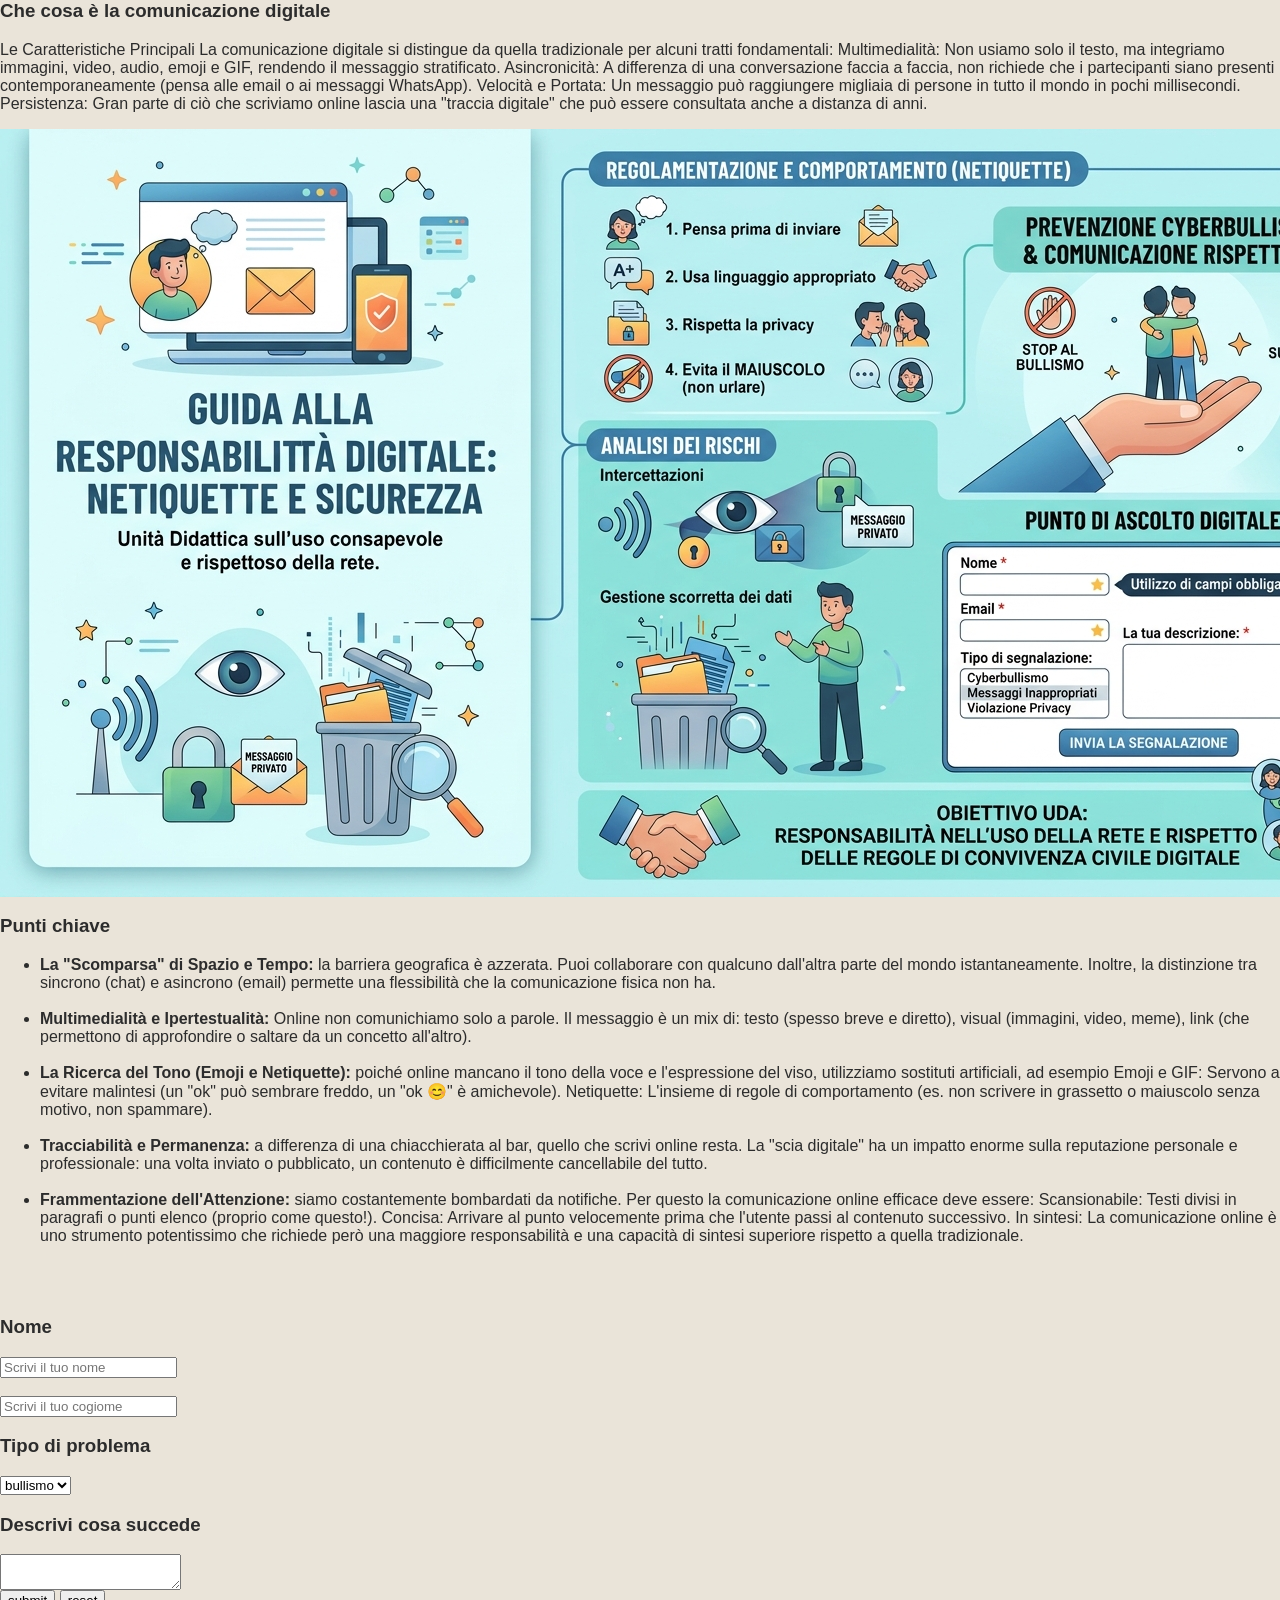
==== comunicazione.html @ 8dc14b5d "Add files via upload primo caricamento" ====
<html>
<head>
  <link rel="stylesheet" href="style.css">
</head>
  <h3>Che cosa è la comunicazione digitale</h3>
  <p>Le Caratteristiche Principali
    La comunicazione digitale si distingue da quella tradizionale per alcuni tratti fondamentali:
    
    Multimedialità: Non usiamo solo il testo, ma integriamo immagini, video, audio, emoji e GIF, rendendo il messaggio stratificato.
    
    Asincronicità: A differenza di una conversazione faccia a faccia, non richiede che i partecipanti siano presenti contemporaneamente (pensa alle email o ai messaggi WhatsApp).
    
    Velocità e Portata: Un messaggio può raggiungere migliaia di persone in tutto il mondo in pochi millisecondi.
    
    Persistenza: Gran parte di ciò che scriviamo online lascia una "traccia digitale" che può essere consultata anche a distanza di anni.</p>
    <img src="img.png">
  <h3>Punti chiave</h3>
    <ul>
<li><b>La "Scomparsa" di Spazio e Tempo: </b> la barriera geografica è azzerata. Puoi collaborare con qualcuno dall'altra parte del mondo istantaneamente. Inoltre, la distinzione tra sincrono (chat) e asincrono (email) permette una flessibilità che la comunicazione fisica non ha.</li><br>
<li><b> Multimedialità e Ipertestualità:</b>  Online non comunichiamo solo a parole. Il messaggio è un mix di: testo (spesso breve e diretto), visual (immagini, video, meme), link (che permettono di approfondire o saltare da un concetto all'altro).</li><br>
  <li><b> La Ricerca del Tono (Emoji e Netiquette):</b>  poiché online mancano il tono della voce e l'espressione del viso, utilizziamo sostituti artificiali, ad esempio Emoji e GIF: Servono a evitare malintesi (un "ok" può sembrare freddo, un "ok 😊" è amichevole).
    
Netiquette: L'insieme di regole di comportamento (es. non scrivere in grassetto o maiuscolo senza motivo, non spammare).</li><br>
<li><b>Tracciabilità e Permanenza: </b> a differenza di una chiacchierata al bar, quello che scrivi online resta. La "scia digitale" ha un impatto enorme sulla reputazione personale e professionale: una volta inviato o pubblicato, un contenuto è difficilmente cancellabile del tutto.</li><br>
<li><b>Frammentazione dell'Attenzione: </b> siamo costantemente bombardati da notifiche. Per questo la comunicazione online efficace deve essere: 
  
  Scansionabile: Testi divisi in paragrafi o punti elenco (proprio come questo!).
  
  Concisa: Arrivare al punto velocemente prima che l'utente passi al contenuto successivo.
  
  In sintesi: La comunicazione online è uno strumento potentissimo che richiede però una maggiore responsabilità e una capacità di sintesi superiore rispetto a quella tradizionale.</li><br>
    </ul>
  <br>

  <form>
    <h3>Nome</h3>
    <input type="text" name="nome" required placeholder="Scrivi il tuo nome"><br><br>
    <input type="text" name="cogiome" required placeholder="Scrivi il tuo cogiome"><br>
    <h3>Tipo di problema</h3>
    <select name="motivo" required>
      <option value="bullismo">bullismo</option>
      <option value="privato">privato</option>
      <option value="altro">altro</option>
    </select>
  
    <h3>Descrivi cosa succede</h3>
    <textarea name="messaggio" required></textarea><br>
  <button type="submit">submit</button>
  <button type="reset">reset</button>







</form>
</html>
---- style.css ----
body {
  font-family: Arial, sans-serif;
  margin: 0;
  background-color: #eae4d9; /* sabbia */
  color: #2c2c2c;
}

/* NAVBAR */
.navbar {
  background-color: #5f6f52; /* verde oliva scuro */
  color: white;
  padding: 14px 24px;
  margin: 0;
}

.logo {
  font-family: Georgia, serif;
  font-size: 1.2rem;
  color: white;
  margin-right: 16px;
}

.navbar a {
  color: #eae4d9;
  text-decoration: none;
  font-size: 0.85rem;
  margin-left: 10px;
}

.navbar a:hover {
  text-decoration: underline;
}

/* HERO */
.hero {
  background-image: linear-gradient(to right, #5f6f52, #8a817c); 
  color: white;
  font-family: Georgia, serif;
  padding: 60px 40px;
  margin: 0;
}

.hero-titolo {
  font-size: 1.8rem;
  display: block;
  margin-bottom: 10px;
}

/* BOTTONE */
.bottone {
  background-color: white;
  color: #5f6f52;
  padding: 10px 24px;
  text-decoration: none;
  font-weight: bold;
  border-radius: 4px;
}

.bottone:hover {
  background-color: #ddd8cf;
}

/* SEZIONI */
.sezione {
  padding: 48px 40px;
  margin: 0;
}

.sezione.verde {
  background-color: #5f6f52;
  color: white;
}

.sezione.grigio {
  background-color: #eae4d9;
}

/* TITOLI SEZIONE */
.titolo {
  font-family: Georgia, serif;
  font-size: 1.5rem;
  color: #5f6f52;
  border-bottom: 3px solid #8a817c;
  padding-bottom: 6px;
}

.titolo-bianco {
  font-family: Georgia, serif;
  font-size: 1.5rem;
  color: white;
  border-bottom: 3px solid #d6d0c4;
  padding-bottom: 6px;
}

/* NUMERI STATISTICHE */
.numero {
  font-size: 1.3rem;
  color: #d6d0c4;
}

/* CITAZIONE */
.citazione {
  background-image: linear-gradient(to right, #5f6f52, #8a817c);
  color: white;
  font-family: Georgia, serif;
  font-style: italic;
  font-size: 1.3rem;
  text-align: center;
  padding: 60px 40px;
  margin: 0;
}

/* FOOTER */
.footer {
  background-color: #5f6f52; /* oliva ancora più scuro */
  color: rgba(255, 255, 255, 0.87);
  text-align: center;
  padding: 28px 20px;
  margin: 0;
  font-size: 0.9rem;
}
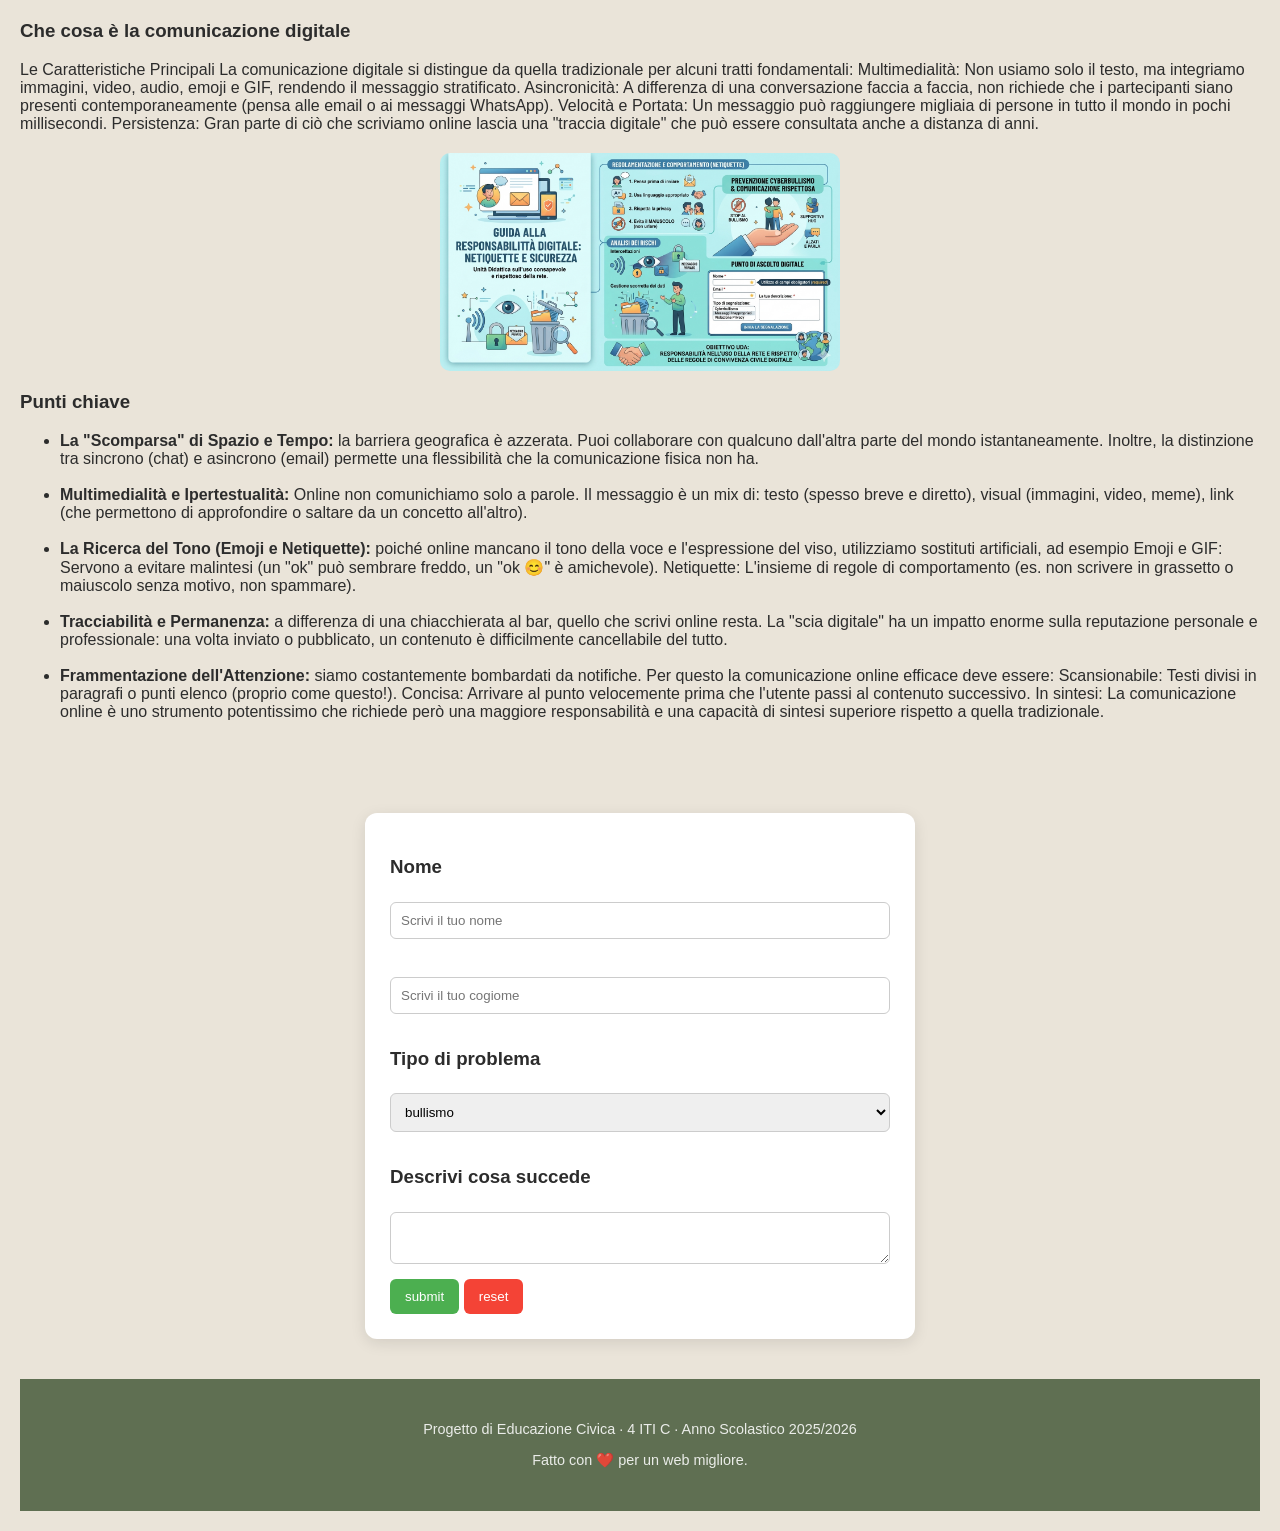
==== commit 79def264: "Add files via upload" ====
--- a/comunicazione.html
+++ b/comunicazione.html
@@ -1,58 +1,83 @@
 <html>
+
 <head>
   <link rel="stylesheet" href="style.css">
 </head>
-  <h3>Che cosa è la comunicazione digitale</h3>
-  <p>Le Caratteristiche Principali
-    La comunicazione digitale si distingue da quella tradizionale per alcuni tratti fondamentali:
-    
-    Multimedialità: Non usiamo solo il testo, ma integriamo immagini, video, audio, emoji e GIF, rendendo il messaggio stratificato.
-    
-    Asincronicità: A differenza di una conversazione faccia a faccia, non richiede che i partecipanti siano presenti contemporaneamente (pensa alle email o ai messaggi WhatsApp).
-    
-    Velocità e Portata: Un messaggio può raggiungere migliaia di persone in tutto il mondo in pochi millisecondi.
-    
-    Persistenza: Gran parte di ciò che scriviamo online lascia una "traccia digitale" che può essere consultata anche a distanza di anni.</p>
-    <img src="img.png">
-  <h3>Punti chiave</h3>
-    <ul>
-<li><b>La "Scomparsa" di Spazio e Tempo: </b> la barriera geografica è azzerata. Puoi collaborare con qualcuno dall'altra parte del mondo istantaneamente. Inoltre, la distinzione tra sincrono (chat) e asincrono (email) permette una flessibilità che la comunicazione fisica non ha.</li><br>
-<li><b> Multimedialità e Ipertestualità:</b>  Online non comunichiamo solo a parole. Il messaggio è un mix di: testo (spesso breve e diretto), visual (immagini, video, meme), link (che permettono di approfondire o saltare da un concetto all'altro).</li><br>
-  <li><b> La Ricerca del Tono (Emoji e Netiquette):</b>  poiché online mancano il tono della voce e l'espressione del viso, utilizziamo sostituti artificiali, ad esempio Emoji e GIF: Servono a evitare malintesi (un "ok" può sembrare freddo, un "ok 😊" è amichevole).
-    
-Netiquette: L'insieme di regole di comportamento (es. non scrivere in grassetto o maiuscolo senza motivo, non spammare).</li><br>
-<li><b>Tracciabilità e Permanenza: </b> a differenza di una chiacchierata al bar, quello che scrivi online resta. La "scia digitale" ha un impatto enorme sulla reputazione personale e professionale: una volta inviato o pubblicato, un contenuto è difficilmente cancellabile del tutto.</li><br>
-<li><b>Frammentazione dell'Attenzione: </b> siamo costantemente bombardati da notifiche. Per questo la comunicazione online efficace deve essere: 
-  
-  Scansionabile: Testi divisi in paragrafi o punti elenco (proprio come questo!).
-  
-  Concisa: Arrivare al punto velocemente prima che l'utente passi al contenuto successivo.
-  
-  In sintesi: La comunicazione online è uno strumento potentissimo che richiede però una maggiore responsabilità e una capacità di sintesi superiore rispetto a quella tradizionale.</li><br>
-    </ul>
-  <br>
+<h3>Che cosa è la comunicazione digitale</h3>
+<p>Le Caratteristiche Principali
+  La comunicazione digitale si distingue da quella tradizionale per alcuni tratti fondamentali:
 
-  <form>
-    <h3>Nome</h3>
-    <input type="text" name="nome" required placeholder="Scrivi il tuo nome"><br><br>
-    <input type="text" name="cogiome" required placeholder="Scrivi il tuo cogiome"><br>
-    <h3>Tipo di problema</h3>
-    <select name="motivo" required>
-      <option value="bullismo">bullismo</option>
-      <option value="privato">privato</option>
-      <option value="altro">altro</option>
-    </select>
-  
-    <h3>Descrivi cosa succede</h3>
-    <textarea name="messaggio" required></textarea><br>
+  Multimedialità: Non usiamo solo il testo, ma integriamo immagini, video, audio, emoji e GIF, rendendo il messaggio
+  stratificato.
+
+  Asincronicità: A differenza di una conversazione faccia a faccia, non richiede che i partecipanti siano presenti
+  contemporaneamente (pensa alle email o ai messaggi WhatsApp).
+
+  Velocità e Portata: Un messaggio può raggiungere migliaia di persone in tutto il mondo in pochi millisecondi.
+
+  Persistenza: Gran parte di ciò che scriviamo online lascia una "traccia digitale" che può essere consultata anche a
+  distanza di anni.</p>
+
+<img src="img.png">
+
+<h3>Punti chiave</h3>
+<ul>
+  <li><b>La "Scomparsa" di Spazio e Tempo: </b> la barriera geografica è azzerata. Puoi collaborare con qualcuno
+    dall'altra parte del mondo istantaneamente. Inoltre, la distinzione tra sincrono (chat) e asincrono (email) permette
+    una flessibilità che la comunicazione fisica non ha.</li><br>
+  <li><b> Multimedialità e Ipertestualità:</b> Online non comunichiamo solo a parole. Il messaggio è un mix di: testo
+    (spesso breve e diretto), visual (immagini, video, meme), link (che permettono di approfondire o saltare da un
+    concetto all'altro).</li><br>
+  <li><b> La Ricerca del Tono (Emoji e Netiquette):</b> poiché online mancano il tono della voce e l'espressione del
+    viso, utilizziamo sostituti artificiali, ad esempio Emoji e GIF: Servono a evitare malintesi (un "ok" può sembrare
+    freddo, un "ok 😊" è amichevole).
+
+    Netiquette: L'insieme di regole di comportamento (es. non scrivere in grassetto o maiuscolo senza motivo, non
+    spammare).</li><br>
+  <li><b>Tracciabilità e Permanenza: </b> a differenza di una chiacchierata al bar, quello che scrivi online resta. La
+    "scia digitale" ha un impatto enorme sulla reputazione personale e professionale: una volta inviato o pubblicato, un
+    contenuto è difficilmente cancellabile del tutto.</li><br>
+  <li><b>Frammentazione dell'Attenzione: </b> siamo costantemente bombardati da notifiche. Per questo la comunicazione
+    online efficace deve essere:
+
+    Scansionabile: Testi divisi in paragrafi o punti elenco (proprio come questo!).
+
+    Concisa: Arrivare al punto velocemente prima che l'utente passi al contenuto successivo.
+
+    In sintesi: La comunicazione online è uno strumento potentissimo che richiede però una maggiore responsabilità e una
+    capacità di sintesi superiore rispetto a quella tradizionale.</li><br>
+</ul>
+<br>
+
+<form>
+  <h3>Nome</h3>
+  <input type="text" name="nome" required placeholder="Scrivi il tuo nome"><br><br>
+  <input type="text" name="cognome" required placeholder="Scrivi il tuo cogiome"><br>
+
+  <h3>Tipo di problema</h3>
+  <select name="motivo" required>
+    <option value="bullismo">bullismo</option>
+    <option value="privato">privato</option>
+    <option value="altro">altro</option>
+  </select>
+
+  <h3>Descrivi cosa succede</h3>
+  <textarea name="messaggio" required></textarea><br>
   <button type="submit">submit</button>
   <button type="reset">reset</button>
 
-
-
-
+  <br>
 
 
 
 </form>
+
+<!-- FOOTER -->
+<footer class="footer" id="contatti">
+  <div class="footer-inner">
+    <p class="footer-sub">Progetto di Educazione Civica · 4 ITI C · Anno Scolastico 2025/2026</p>
+    <p class="footer-copy">Fatto con ❤️ per un web migliore.</p>
+  </div>
+</footer>
+
 </html>
--- a/style.css
+++ b/style.css
@@ -1,13 +1,44 @@
 body {
   font-family: Arial, sans-serif;
   margin: 0;
-  background-color: #eae4d9; /* sabbia */
+  padding: 20px;
+  background-color: #eae4d9;  /* sabbia *//* mantieni questo */
   color: #2c2c2c;
 }
+
+
+
+/* NAV LINKS IN ORIZZONTALE */
+.nav-links {
+  list-style: none;       /* toglie i puntini */
+  display: flex;          /* mette in riga */
+  gap: 15px;              /* spazio tra link */
+  margin: 0;
+  padding: 0;
+}
+
+/* opzionale: allinea navbar meglio */
+.navbar {
+  display: flex;
+  align-items: center;
+  justify-content: space-between;
+}
+
+.nav-links a {
+  padding: 6px 10px;
+  border-radius: 4px;
+}
+
+.nav-links a:hover {
+  background-color: rgba(255,255,255,0.2);
+}
+
+
 
 /* NAVBAR */
 .navbar {
-  background-color: #5f6f52; /* verde oliva scuro */
+  background-color: #5f6f52;
+  /* verde oliva scuro */
   color: white;
   padding: 14px 24px;
   margin: 0;
@@ -33,7 +64,7 @@
 
 /* HERO */
 .hero {
-  background-image: linear-gradient(to right, #5f6f52, #8a817c); 
+  background-image: linear-gradient(to right, #5f6f52, #8a817c);
   color: white;
   font-family: Georgia, serif;
   padding: 60px 40px;
@@ -112,10 +143,74 @@
 
 /* FOOTER */
 .footer {
-  background-color: #5f6f52; /* oliva ancora più scuro */
+  background-color: #5f6f52;
+  /* oliva ancora più scuro */
   color: rgba(255, 255, 255, 0.87);
   text-align: center;
   padding: 28px 20px;
   margin: 0;
   font-size: 0.9rem;
+}
+
+
+
+
+/* IMMAGINE */
+img {
+  display: block;
+  max-width: 400px;
+  width: 100%;
+  margin: 20px auto;
+  border-radius: 10px;
+}
+
+/* FORM BOX */
+form {
+  max-width: 500px;
+  margin: 40px auto;
+  padding: 25px;
+  background-color: white;
+  border-radius: 12px;
+  box-shadow: 0 4px 15px rgba(0,0,0,0.1);
+}
+
+/* INPUT */
+input, select, textarea {
+  width: 100%;
+  padding: 10px;
+  margin-top: 5px;
+  margin-bottom: 15px;
+  border-radius: 6px;
+  border: 1px solid #ccc;
+  box-sizing: border-box;
+}
+
+/* BOTTONI */
+.bottoni {
+  display: flex;
+  justify-content: space-between;
+}
+
+button {
+  padding: 10px 15px;
+  border: none;
+  border-radius: 6px;
+  cursor: pointer;
+}
+
+button[type="submit"] {
+  background-color: #4CAF50;
+  color: white;
+}
+
+button[type="reset"] {
+  background-color: #f44336;
+  color: white;
+}
+
+/* FOOTER */
+footer {
+  text-align: center;
+  margin-top: 40px;
+  color: #555;
 }
